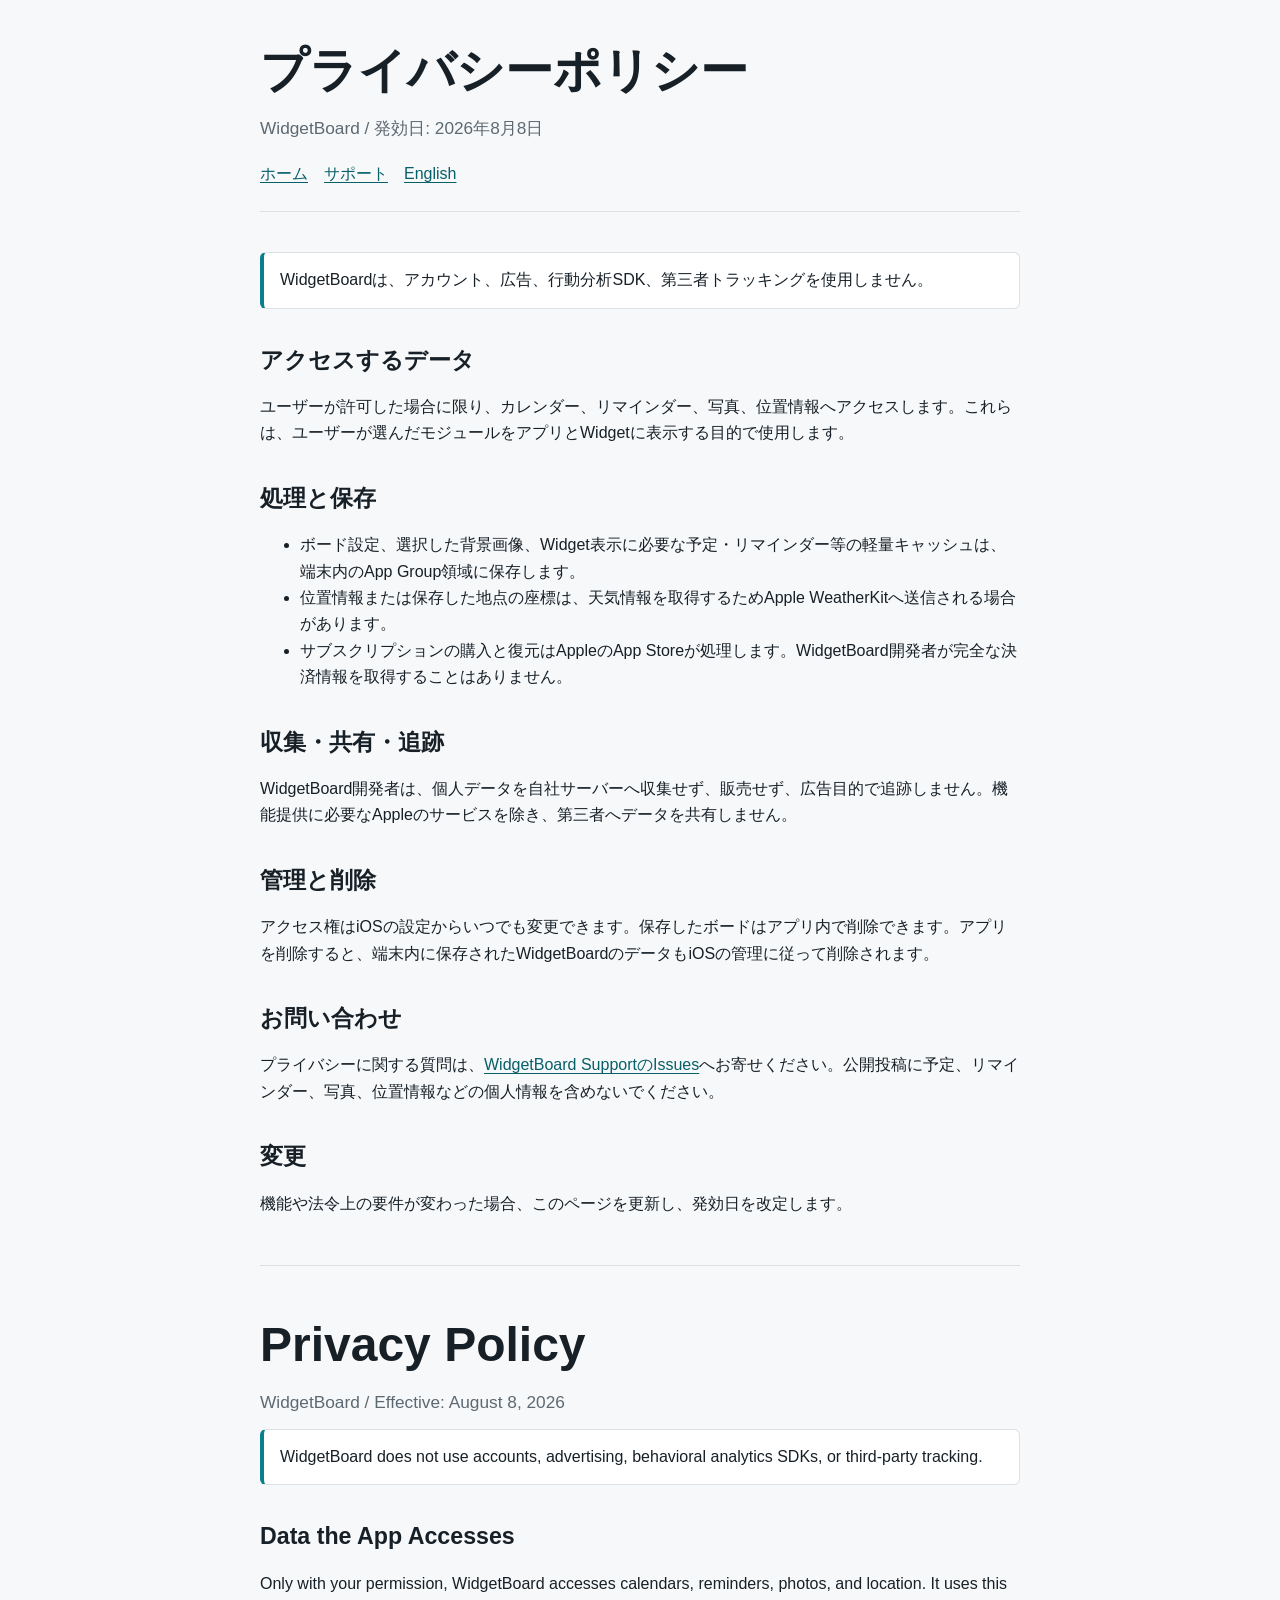
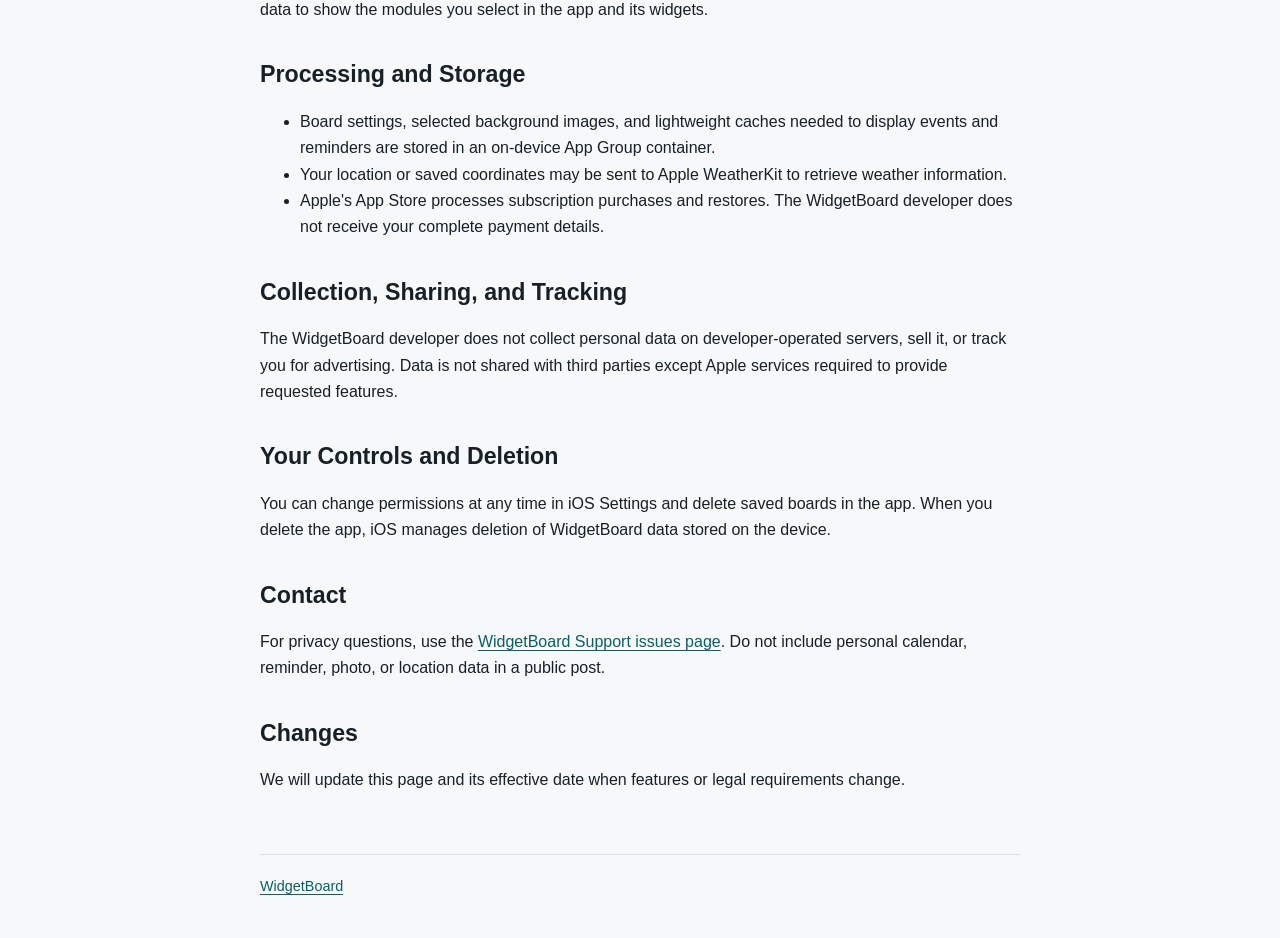
==== privacy/index.html @ de39ceb9 "Publish WidgetBoard support and privacy pages" ====
<!doctype html>
<html lang="ja">
<head>
  <meta charset="utf-8">
  <meta name="viewport" content="width=device-width, initial-scale=1">
  <meta name="description" content="WidgetBoardプライバシーポリシー">
  <title>プライバシーポリシー - WidgetBoard</title>
  <link rel="stylesheet" href="../styles.css">
</head>
<body>
  <header>
    <h1>プライバシーポリシー</h1>
    <p class="lead">WidgetBoard / 発効日: 2026年8月8日</p>
    <nav aria-label="主要リンク">
      <a href="../">ホーム</a>
      <a href="../support/">サポート</a>
      <a href="#english">English</a>
    </nav>
  </header>
  <main>
    <p class="notice">WidgetBoardは、アカウント、広告、行動分析SDK、第三者トラッキングを使用しません。</p>

    <h2>アクセスするデータ</h2>
    <p>ユーザーが許可した場合に限り、カレンダー、リマインダー、写真、位置情報へアクセスします。これらは、ユーザーが選んだモジュールをアプリとWidgetに表示する目的で使用します。</p>

    <h2>処理と保存</h2>
    <ul>
      <li>ボード設定、選択した背景画像、Widget表示に必要な予定・リマインダー等の軽量キャッシュは、端末内のApp Group領域に保存します。</li>
      <li>位置情報または保存した地点の座標は、天気情報を取得するためApple WeatherKitへ送信される場合があります。</li>
      <li>サブスクリプションの購入と復元はAppleのApp Storeが処理します。WidgetBoard開発者が完全な決済情報を取得することはありません。</li>
    </ul>

    <h2>収集・共有・追跡</h2>
    <p>WidgetBoard開発者は、個人データを自社サーバーへ収集せず、販売せず、広告目的で追跡しません。機能提供に必要なAppleのサービスを除き、第三者へデータを共有しません。</p>

    <h2>管理と削除</h2>
    <p>アクセス権はiOSの設定からいつでも変更できます。保存したボードはアプリ内で削除できます。アプリを削除すると、端末内に保存されたWidgetBoardのデータもiOSの管理に従って削除されます。</p>

    <h2>お問い合わせ</h2>
    <p>プライバシーに関する質問は、<a href="https://github.com/naon77/widgetboard-support/issues">WidgetBoard SupportのIssues</a>へお寄せください。公開投稿に予定、リマインダー、写真、位置情報などの個人情報を含めないでください。</p>

    <h2>変更</h2>
    <p>機能や法令上の要件が変わった場合、このページを更新し、発効日を改定します。</p>

    <hr class="divider">

    <section id="english" lang="en">
      <h1>Privacy Policy</h1>
      <p class="lead">WidgetBoard / Effective: August 8, 2026</p>
      <p class="notice">WidgetBoard does not use accounts, advertising, behavioral analytics SDKs, or third-party tracking.</p>

      <h2>Data the App Accesses</h2>
      <p>Only with your permission, WidgetBoard accesses calendars, reminders, photos, and location. It uses this data to show the modules you select in the app and its widgets.</p>

      <h2>Processing and Storage</h2>
      <ul>
        <li>Board settings, selected background images, and lightweight caches needed to display events and reminders are stored in an on-device App Group container.</li>
        <li>Your location or saved coordinates may be sent to Apple WeatherKit to retrieve weather information.</li>
        <li>Apple's App Store processes subscription purchases and restores. The WidgetBoard developer does not receive your complete payment details.</li>
      </ul>

      <h2>Collection, Sharing, and Tracking</h2>
      <p>The WidgetBoard developer does not collect personal data on developer-operated servers, sell it, or track you for advertising. Data is not shared with third parties except Apple services required to provide requested features.</p>

      <h2>Your Controls and Deletion</h2>
      <p>You can change permissions at any time in iOS Settings and delete saved boards in the app. When you delete the app, iOS manages deletion of WidgetBoard data stored on the device.</p>

      <h2>Contact</h2>
      <p>For privacy questions, use the <a href="https://github.com/naon77/widgetboard-support/issues">WidgetBoard Support issues page</a>. Do not include personal calendar, reminder, photo, or location data in a public post.</p>

      <h2>Changes</h2>
      <p>We will update this page and its effective date when features or legal requirements change.</p>
    </section>
  </main>
  <footer><a href="../">WidgetBoard</a></footer>
</body>
</html>
---- styles.css ----
:root {
  color-scheme: light dark;
  font-family: -apple-system, BlinkMacSystemFont, "Helvetica Neue", Arial, sans-serif;
  line-height: 1.65;
  --background: #f7f8fa;
  --surface: #ffffff;
  --text: #172027;
  --muted: #5d6972;
  --border: #dce1e5;
  --accent: #087f8c;
  --accent-strong: #075f68;
}

* {
  box-sizing: border-box;
}

body {
  margin: 0;
  background: var(--background);
  color: var(--text);
}

header,
main,
footer {
  width: min(760px, calc(100% - 32px));
  margin-inline: auto;
}

header {
  padding: 40px 0 24px;
  border-bottom: 1px solid var(--border);
}

main {
  padding: 28px 0 48px;
}

footer {
  padding: 20px 0 40px;
  border-top: 1px solid var(--border);
  color: var(--muted);
  font-size: 0.9rem;
}

h1,
h2,
h3 {
  line-height: 1.3;
  letter-spacing: 0;
}

h1 {
  margin: 0 0 8px;
  font-size: clamp(2rem, 7vw, 3rem);
}

h2 {
  margin-top: 36px;
  font-size: 1.45rem;
}

h3 {
  margin-top: 24px;
  font-size: 1.1rem;
}

p,
ul {
  margin: 12px 0;
}

a {
  color: var(--accent-strong);
  text-underline-offset: 3px;
}

nav {
  display: flex;
  flex-wrap: wrap;
  gap: 16px;
  margin-top: 18px;
}

.lead {
  color: var(--muted);
  font-size: 1.08rem;
}

.language-note,
.notice {
  padding: 14px 16px;
  border: 1px solid var(--border);
  border-left: 4px solid var(--accent);
  border-radius: 6px;
  background: var(--surface);
}

.divider {
  margin: 48px 0;
  border: 0;
  border-top: 1px solid var(--border);
}

code {
  font-family: ui-monospace, SFMono-Regular, Menlo, monospace;
  font-size: 0.92em;
}

@media (prefers-color-scheme: dark) {
  :root {
    --background: #11171a;
    --surface: #182125;
    --text: #edf3f5;
    --muted: #aab6bc;
    --border: #344249;
    --accent: #72c7cf;
    --accent-strong: #8bd8df;
  }
}
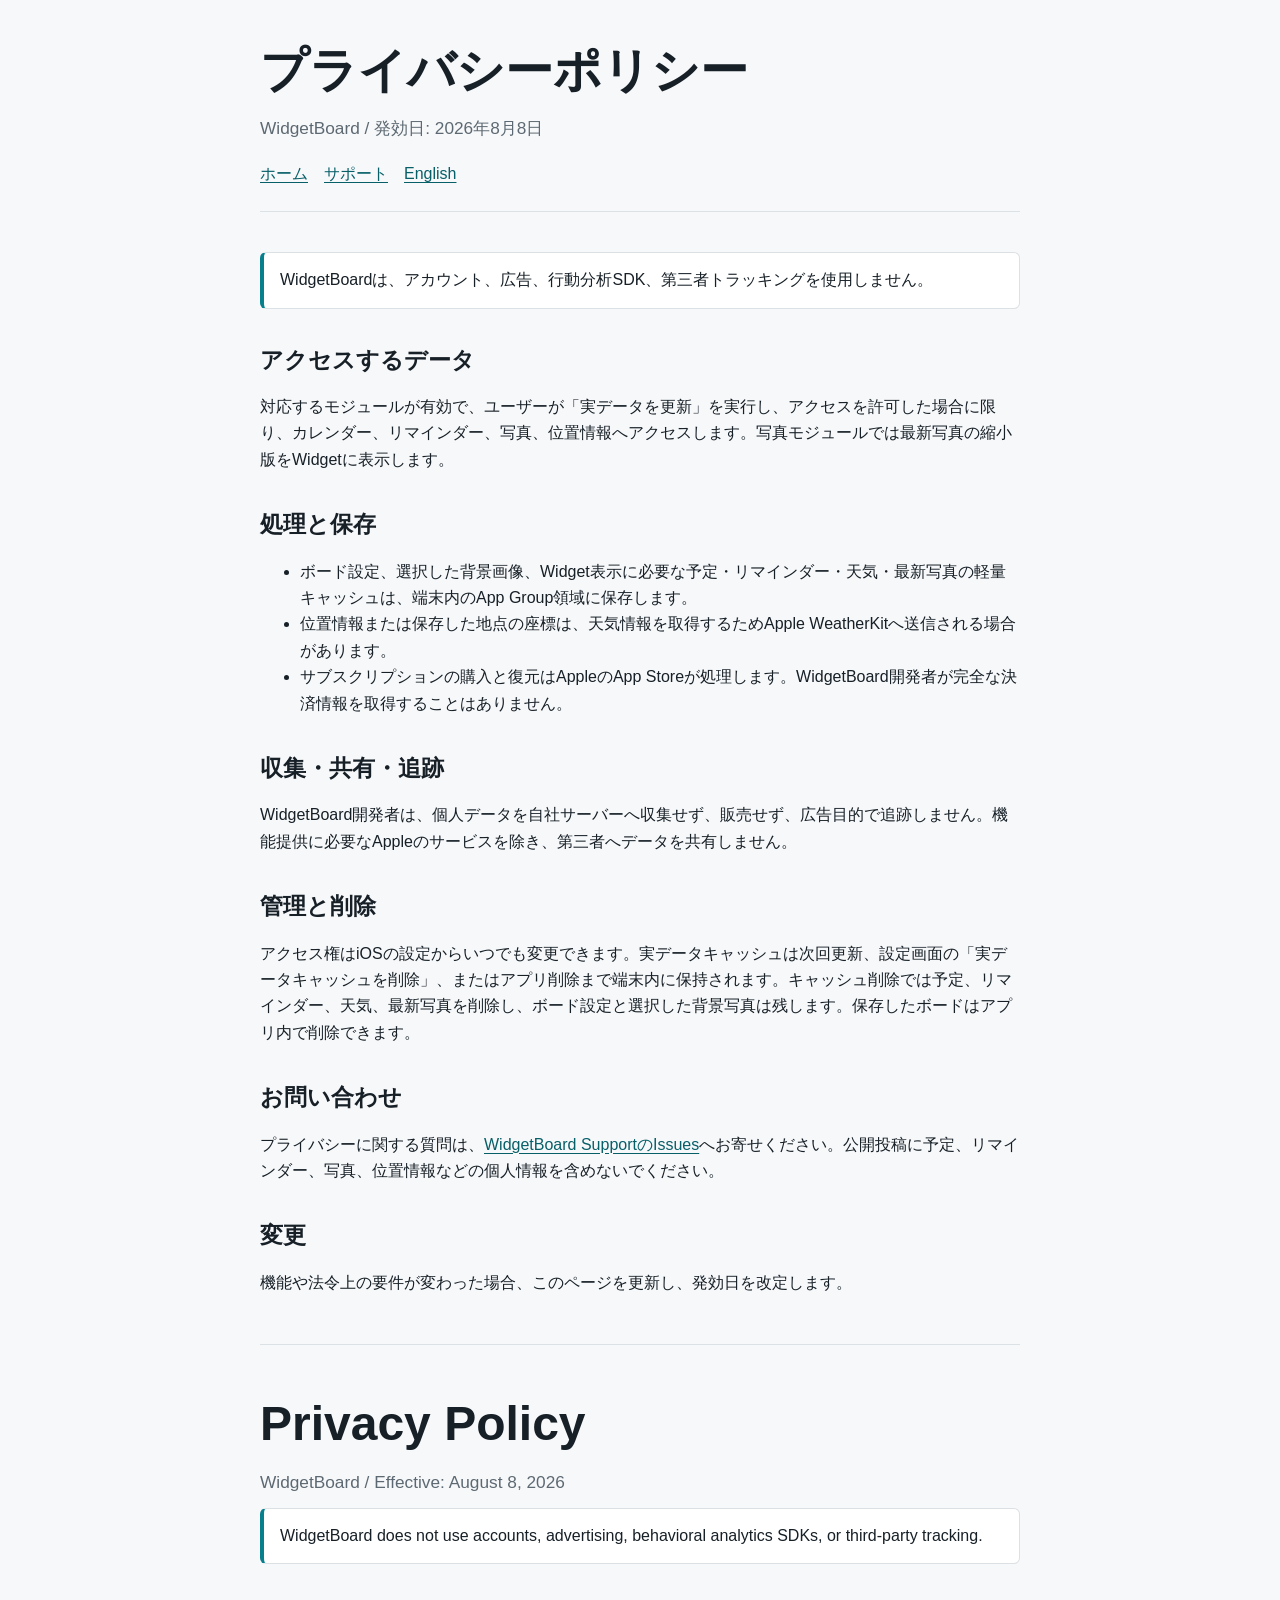
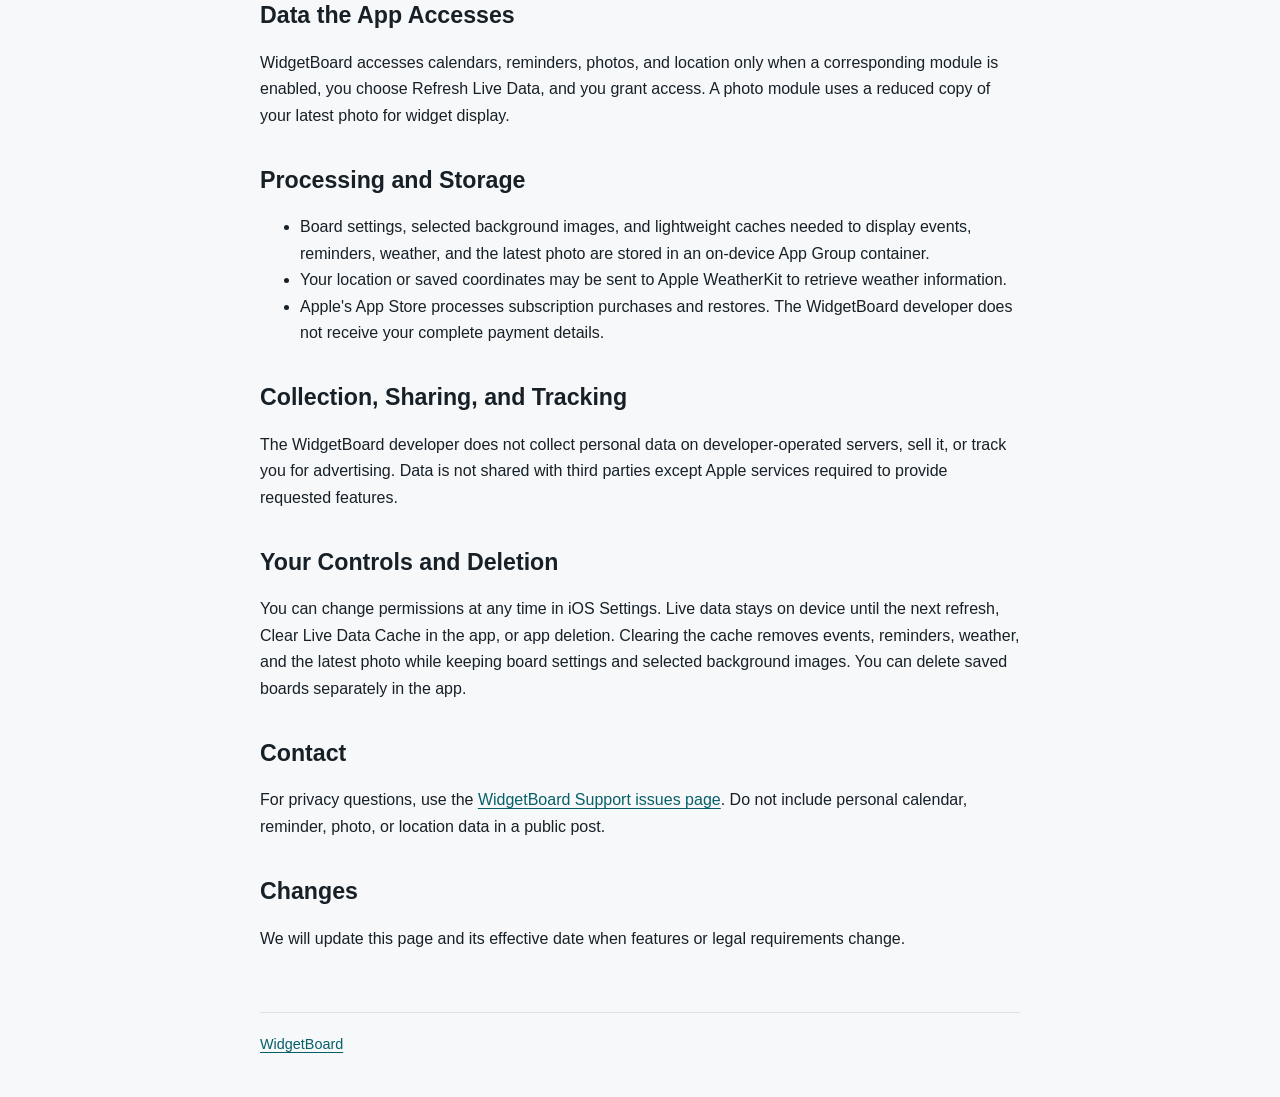
==== commit 87bcade4: "docs: clarify local cache privacy controls" ====
--- a/privacy/index.html
+++ b/privacy/index.html
@@ -21,11 +21,11 @@
     <p class="notice">WidgetBoardは、アカウント、広告、行動分析SDK、第三者トラッキングを使用しません。</p>
 
     <h2>アクセスするデータ</h2>
-    <p>ユーザーが許可した場合に限り、カレンダー、リマインダー、写真、位置情報へアクセスします。これらは、ユーザーが選んだモジュールをアプリとWidgetに表示する目的で使用します。</p>
+    <p>対応するモジュールが有効で、ユーザーが「実データを更新」を実行し、アクセスを許可した場合に限り、カレンダー、リマインダー、写真、位置情報へアクセスします。写真モジュールでは最新写真の縮小版をWidgetに表示します。</p>
 
     <h2>処理と保存</h2>
     <ul>
-      <li>ボード設定、選択した背景画像、Widget表示に必要な予定・リマインダー等の軽量キャッシュは、端末内のApp Group領域に保存します。</li>
+      <li>ボード設定、選択した背景画像、Widget表示に必要な予定・リマインダー・天気・最新写真の軽量キャッシュは、端末内のApp Group領域に保存します。</li>
       <li>位置情報または保存した地点の座標は、天気情報を取得するためApple WeatherKitへ送信される場合があります。</li>
       <li>サブスクリプションの購入と復元はAppleのApp Storeが処理します。WidgetBoard開発者が完全な決済情報を取得することはありません。</li>
     </ul>
@@ -34,7 +34,7 @@
     <p>WidgetBoard開発者は、個人データを自社サーバーへ収集せず、販売せず、広告目的で追跡しません。機能提供に必要なAppleのサービスを除き、第三者へデータを共有しません。</p>
 
     <h2>管理と削除</h2>
-    <p>アクセス権はiOSの設定からいつでも変更できます。保存したボードはアプリ内で削除できます。アプリを削除すると、端末内に保存されたWidgetBoardのデータもiOSの管理に従って削除されます。</p>
+    <p>アクセス権はiOSの設定からいつでも変更できます。実データキャッシュは次回更新、設定画面の「実データキャッシュを削除」、またはアプリ削除まで端末内に保持されます。キャッシュ削除では予定、リマインダー、天気、最新写真を削除し、ボード設定と選択した背景写真は残します。保存したボードはアプリ内で削除できます。</p>
 
     <h2>お問い合わせ</h2>
     <p>プライバシーに関する質問は、<a href="https://github.com/naon77/widgetboard-support/issues">WidgetBoard SupportのIssues</a>へお寄せください。公開投稿に予定、リマインダー、写真、位置情報などの個人情報を含めないでください。</p>
@@ -50,11 +50,11 @@
       <p class="notice">WidgetBoard does not use accounts, advertising, behavioral analytics SDKs, or third-party tracking.</p>
 
       <h2>Data the App Accesses</h2>
-      <p>Only with your permission, WidgetBoard accesses calendars, reminders, photos, and location. It uses this data to show the modules you select in the app and its widgets.</p>
+      <p>WidgetBoard accesses calendars, reminders, photos, and location only when a corresponding module is enabled, you choose Refresh Live Data, and you grant access. A photo module uses a reduced copy of your latest photo for widget display.</p>
 
       <h2>Processing and Storage</h2>
       <ul>
-        <li>Board settings, selected background images, and lightweight caches needed to display events and reminders are stored in an on-device App Group container.</li>
+        <li>Board settings, selected background images, and lightweight caches needed to display events, reminders, weather, and the latest photo are stored in an on-device App Group container.</li>
         <li>Your location or saved coordinates may be sent to Apple WeatherKit to retrieve weather information.</li>
         <li>Apple's App Store processes subscription purchases and restores. The WidgetBoard developer does not receive your complete payment details.</li>
       </ul>
@@ -63,7 +63,7 @@
       <p>The WidgetBoard developer does not collect personal data on developer-operated servers, sell it, or track you for advertising. Data is not shared with third parties except Apple services required to provide requested features.</p>
 
       <h2>Your Controls and Deletion</h2>
-      <p>You can change permissions at any time in iOS Settings and delete saved boards in the app. When you delete the app, iOS manages deletion of WidgetBoard data stored on the device.</p>
+      <p>You can change permissions at any time in iOS Settings. Live data stays on device until the next refresh, Clear Live Data Cache in the app, or app deletion. Clearing the cache removes events, reminders, weather, and the latest photo while keeping board settings and selected background images. You can delete saved boards separately in the app.</p>
 
       <h2>Contact</h2>
       <p>For privacy questions, use the <a href="https://github.com/naon77/widgetboard-support/issues">WidgetBoard Support issues page</a>. Do not include personal calendar, reminder, photo, or location data in a public post.</p>
